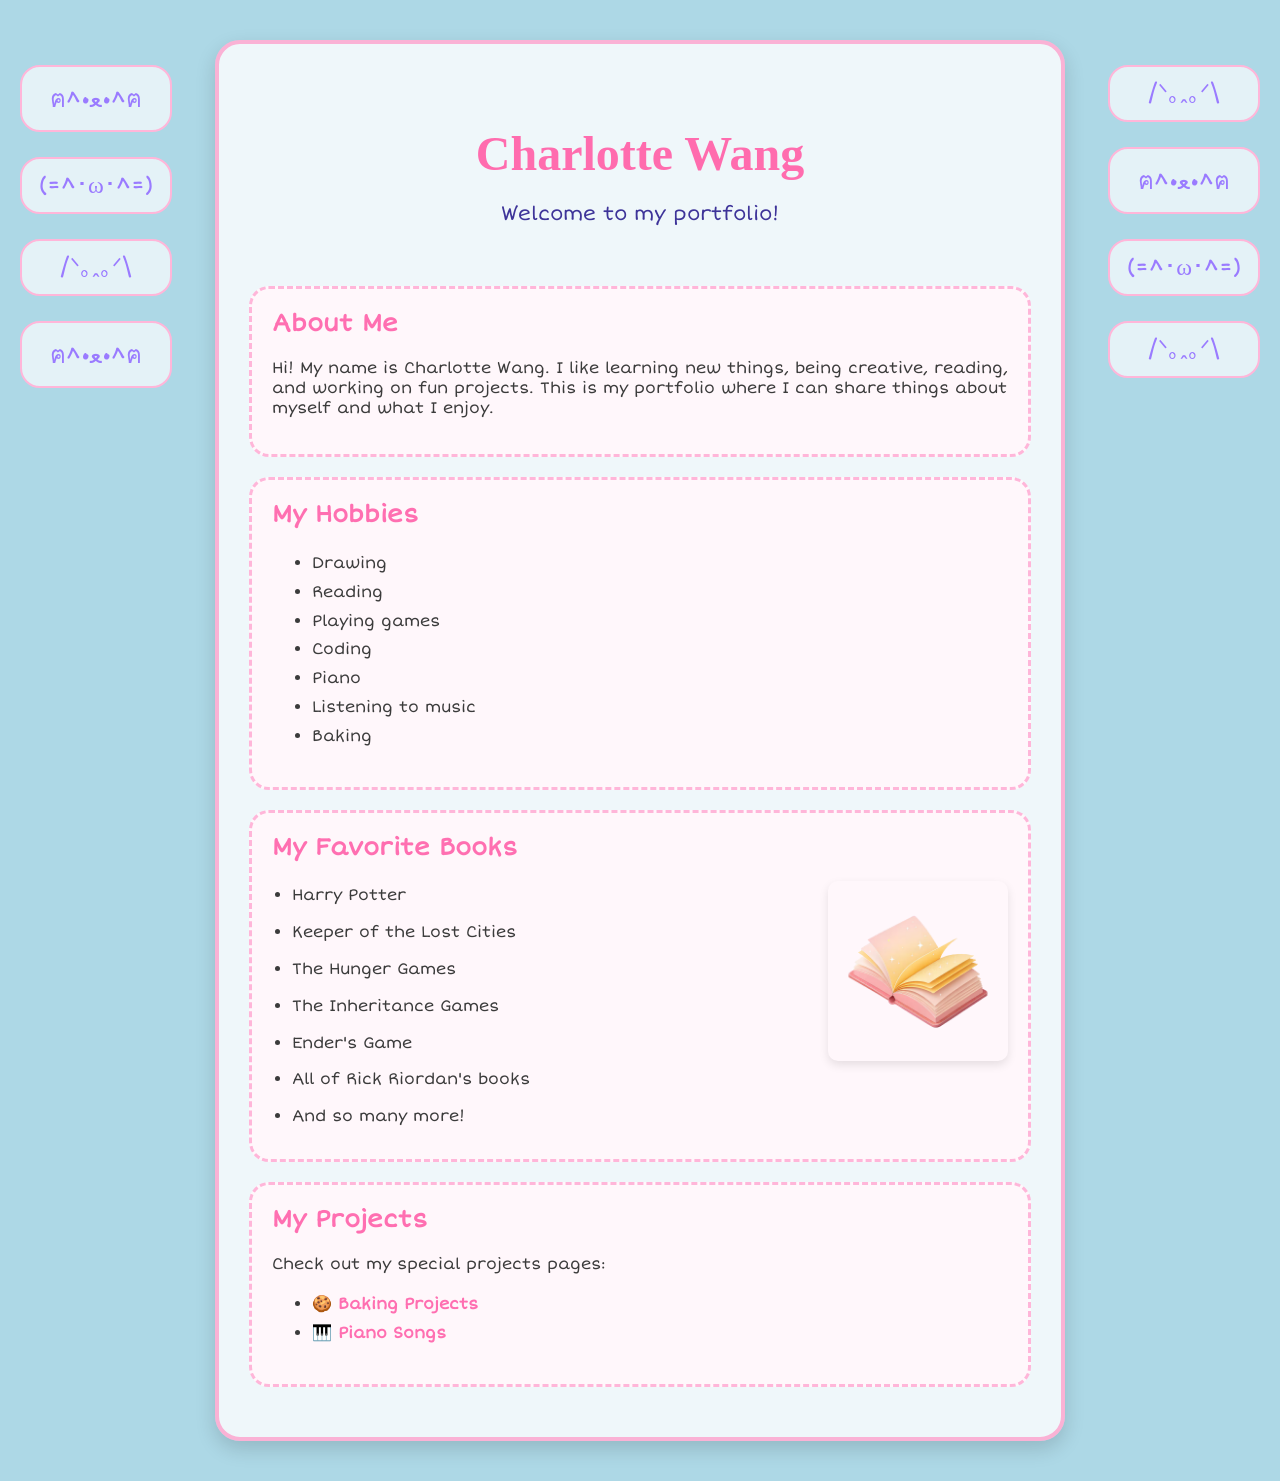
==== index.html @ 8ffd5f94 "New webpages" ====
<!DOCTYPE html>
<html lang="en">
<head>
  <meta charset="UTF-8" />
  <meta name="viewport" content="width=device-width, initial-scale=1.0" />
  <title>My Portfolio</title>

  <!-- Short Stack font -->
  <link rel="preconnect" href="https://fonts.googleapis.com">
  <link rel="preconnect" href="https://fonts.gstatic.com" crossorigin>
  <link href="https://fonts.googleapis.com/css2?family=Short+Stack&display=swap" rel="stylesheet">

  <link rel="stylesheet" href="style.css" />
</head>
<body>

  <!-- Cute cat decorations on the sides -->
  <div class="cat-side left">
    <p> ฅ^•ﻌ•^ฅ </p>
    <p> (=^･ω･^=) </p>
    <p> /ᐠ｡ꞈ｡ᐟ\ </p>
    <p> ฅ^•ﻌ•^ฅ </p>
  </div>

  <div class="cat-side right">
    <p> /ᐠ｡ꞈ｡ᐟ\ </p>
    <p> ฅ^•ﻌ•^ฅ </p>
    <p> (=^･ω･^=) </p>
    <p> /ᐠ｡ꞈ｡ᐟ\ </p>
  </div>

  <main class="container">
    <header>
      <h1>Charlotte Wang</h1>
      <p class="subtitle">Welcome to my portfolio!</p>
    </header>

    <section class="card">
      <h2>About Me</h2>
      <p>
        Hi! My name is Charlotte Wang. I like learning new things, being creative,
        reading, and working on fun projects. This is my portfolio where I can share
        things about myself and what I enjoy.
      </p>
    </section>

    <section class="card">
      <h2>My Hobbies</h2>
      <ul>
        <li>Drawing</li>
        <li>Reading</li>
        <li>Playing games</li>
        <li>Coding</li>
        <li>Piano</li>
        <li>Listening to music</li>
        <li>Baking</li>
      </ul>
    </section>

    <section class="card">
      <h2>My Favorite Books</h2>
      <div class="books-content">
        <ul>
          <li>Harry Potter</li>
          <li>Keeper of the Lost Cities</li>
          <li>The Hunger Games</li>
          <li>The Inheritance Games</li>
          <li>Ender's Game</li>
          <li>All of Rick Riordan's books</li>
          <li>And so many more!</li>
        </ul>
        <img src="images/glowingbook.png" alt="Glowing Book" class="book-image">
      </div>
    </section>

    <section class="card">
      <h2>My Projects</h2>
      <p>
        Check out my special projects pages:
      </p>
      <ul>
        <li><a href="baking.html">🍪 Baking Projects</a></li>
        <li><a href="piano.html">🎹 Piano Songs</a></li>
      </ul>
    </section>
  </main>

</body>
</html>
---- style.css ----
* {
  box-sizing: border-box;
}

body {
  margin: 0;
  background-color: lightblue;
  font-family: "Short Stack", cursive;
  color: #3b3b3b;
}

/* Main page container */
.container {
  width: 70%;
  max-width: 850px;
  margin: 40px auto;
  background-color: #ffffffcc;
  padding: 30px;
  border-radius: 25px;
  box-shadow: 0 8px 20px rgba(0, 0, 0, 0.15);
  border: 4px solid #fab2d5;
}

/* Header */
header {
  text-align: center;
  padding: 20px;
}

h1 {
  font-family: "Times New Roman", Times, serif;
  font-size: 48px;
  color: #ff6cae;
  margin-bottom: 10px;
}

.subtitle {
  font-size: 20px;
  color: #3e3499;
}

/* Sections */
.card {
  background-color: #fff7fb;
  margin: 20px 0;
  padding: 20px;
  border-radius: 20px;
  border: 3px dashed #ffb6d9;
}

.books-content {
  display: flex;
  align-items: flex-start;
  justify-content: flex-start;
  gap: 20px;
  flex-wrap: wrap;
}

.books-content ul {
  flex: 1 1 0;
  min-width: 0;
  margin: 0;
  padding-left: 20px;
}

.books-content li {
  margin-bottom: 8px;
}

.book-image {
  flex: 0 0 180px;
  width: 180px;
  max-width: 100%;
  height: auto;
  border-radius: 10px;
  box-shadow: 0 4px 10px rgba(0, 0, 0, 0.1);
}

h2 {
  color: #ff6fb1;
  margin-top: 0;
}

ul {
  line-height: 1.8;
}

/* Navigation links */
.nav-links {
  display: flex;
  justify-content: space-between;
  gap: 20px;
  margin: 20px 0;
  flex-wrap: wrap;
}

.nav-links a {
  padding: 10px 15px;
  background-color: #ffb6d9;
  color: #3b3b3b;
  text-decoration: none;
  border-radius: 15px;
  font-weight: bold;
  transition: background-color 0.3s;
}

.nav-links a:hover {
  background-color: #ff9ac7;
}

/* Links inside cards */
.card a {
  color: #ff6fb1;
  text-decoration: none;
  font-weight: bold;
}

.card a:hover {
  text-decoration: underline;
}

/* Cute cat side decorations */
.cat-side {
  position: fixed;
  top: 40px;
  width: auto;
  min-width: 120px;
  text-align: center;
  font-size: 24px;
  color: #9a7bff;
  z-index: -1;
  overflow: visible;
}

.cat-side p {
  background-color: #ffffffaa;
  padding: 12px 16px;
  border-radius: 20px;
  margin: 25px 10px;
  border: 2px solid #ffb6d9;
  white-space: nowrap;
}

.left {
  left: 10px;
}

.right {
  right: 10px;
}

/* Makes it work better on smaller screens */
@media (max-width: 900px) {
  .cat-side {
    display: none;
  }

  .container {
    width: 90%;
  }

  h1 {
    font-size: 38px;
  }
}
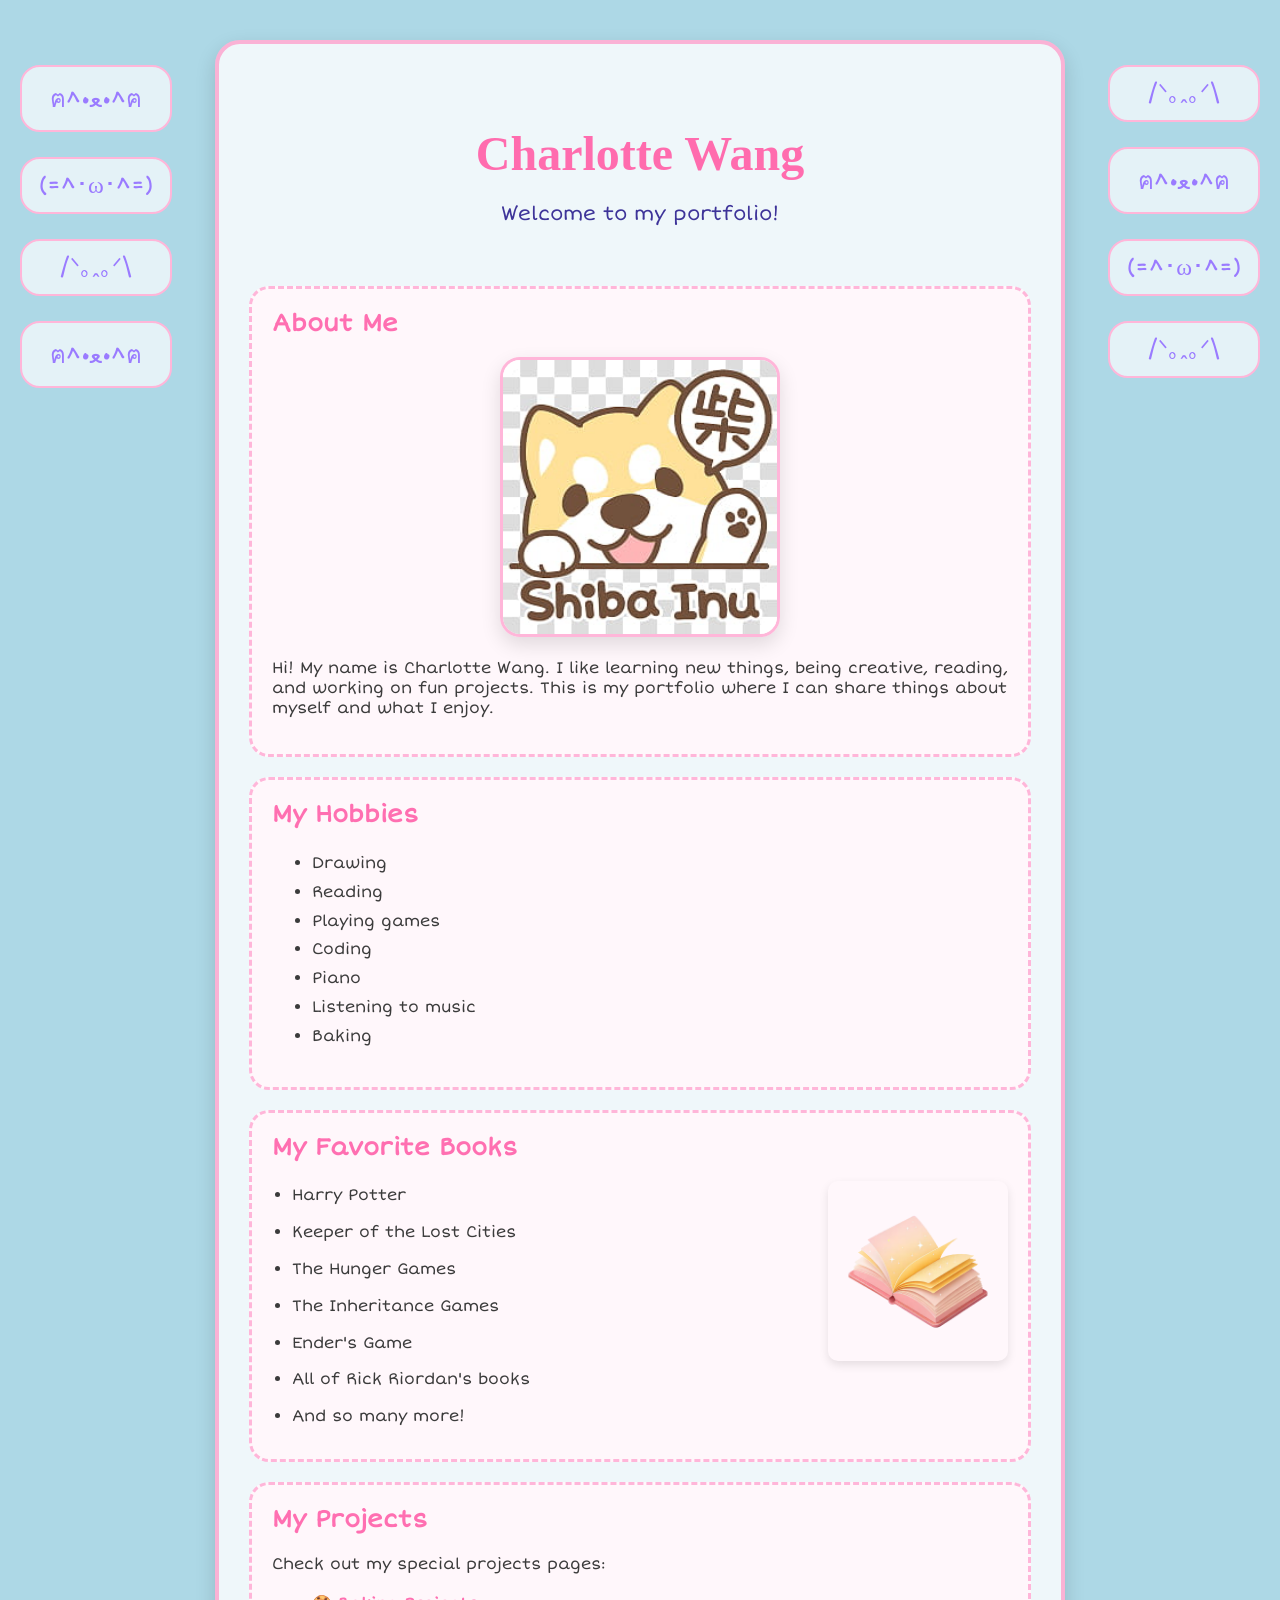
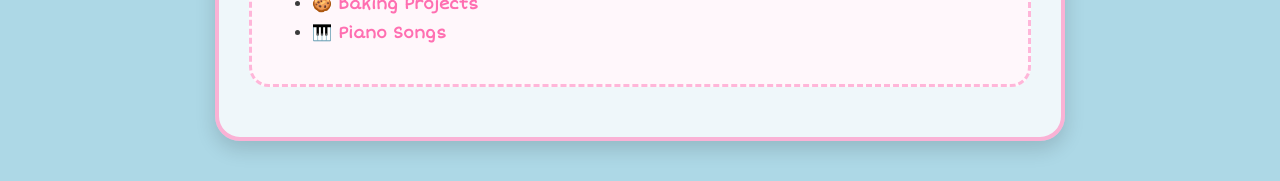
==== commit ff71b558: "Shiba Inu additions" ====
--- a/index.html
+++ b/index.html
@@ -37,6 +37,9 @@
 
     <section class="card">
       <h2>About Me</h2>
+      <div class="about-image-wrapper">
+        <img src="images/shiba-inu.jpg" alt="Shiba Inu" class="about-image" />
+      </div>
       <p>
         Hi! My name is Charlotte Wang. I like learning new things, being creative,
         reading, and working on fun projects. This is my portfolio where I can share
--- a/style.css
+++ b/style.css
@@ -85,6 +85,21 @@
   line-height: 1.8;
 }
 
+.about-image-wrapper {
+  display: flex;
+  justify-content: center;
+  margin-bottom: 20px;
+}
+
+.about-image {
+  width: min(100%, 280px);
+  height: auto;
+  border-radius: 20px;
+  border: 3px solid #ffb6d9;
+  box-shadow: 0 8px 20px rgba(0, 0, 0, 0.12);
+  transform: translateY(-1px);
+}
+
 /* Navigation links */
 .nav-links {
   display: flex;
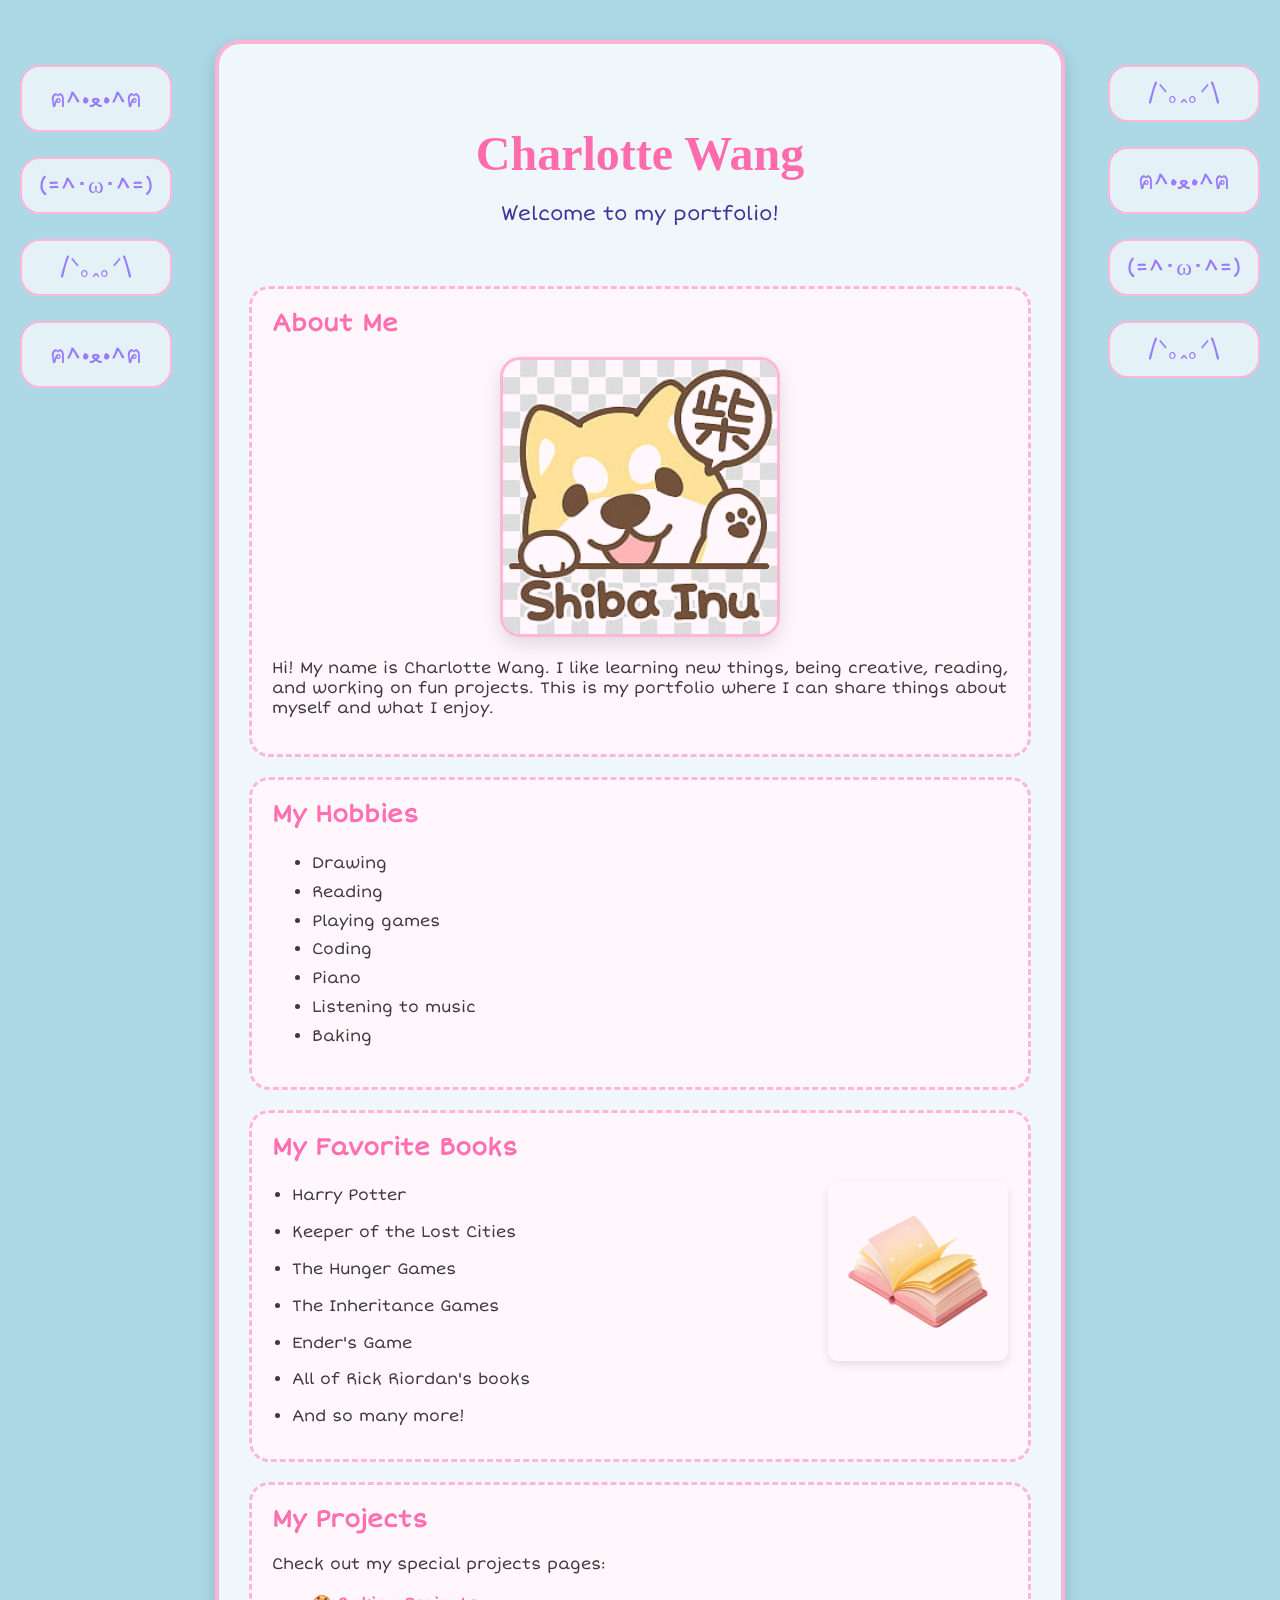
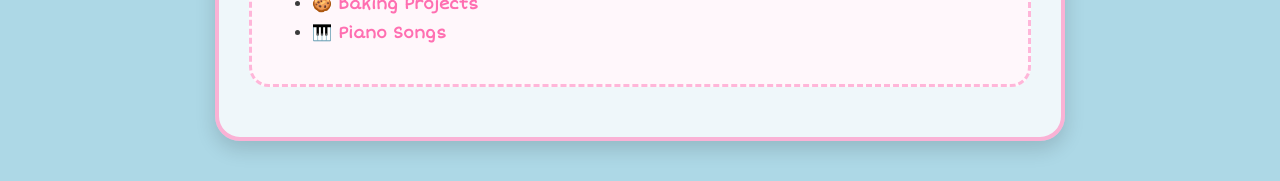
==== commit 44eb8ec8: "Making the shiba inu have a transparent bakcground" ====
--- a/index.html
+++ b/index.html
@@ -38,7 +38,7 @@
     <section class="card">
       <h2>About Me</h2>
       <div class="about-image-wrapper">
-        <img src="images/shiba-inu.jpg" alt="Shiba Inu" class="about-image" />
+        <img src="images/shiba-inu.png" alt="Shiba Inu" class="about-image" />
       </div>
       <p>
         Hi! My name is Charlotte Wang. I like learning new things, being creative,
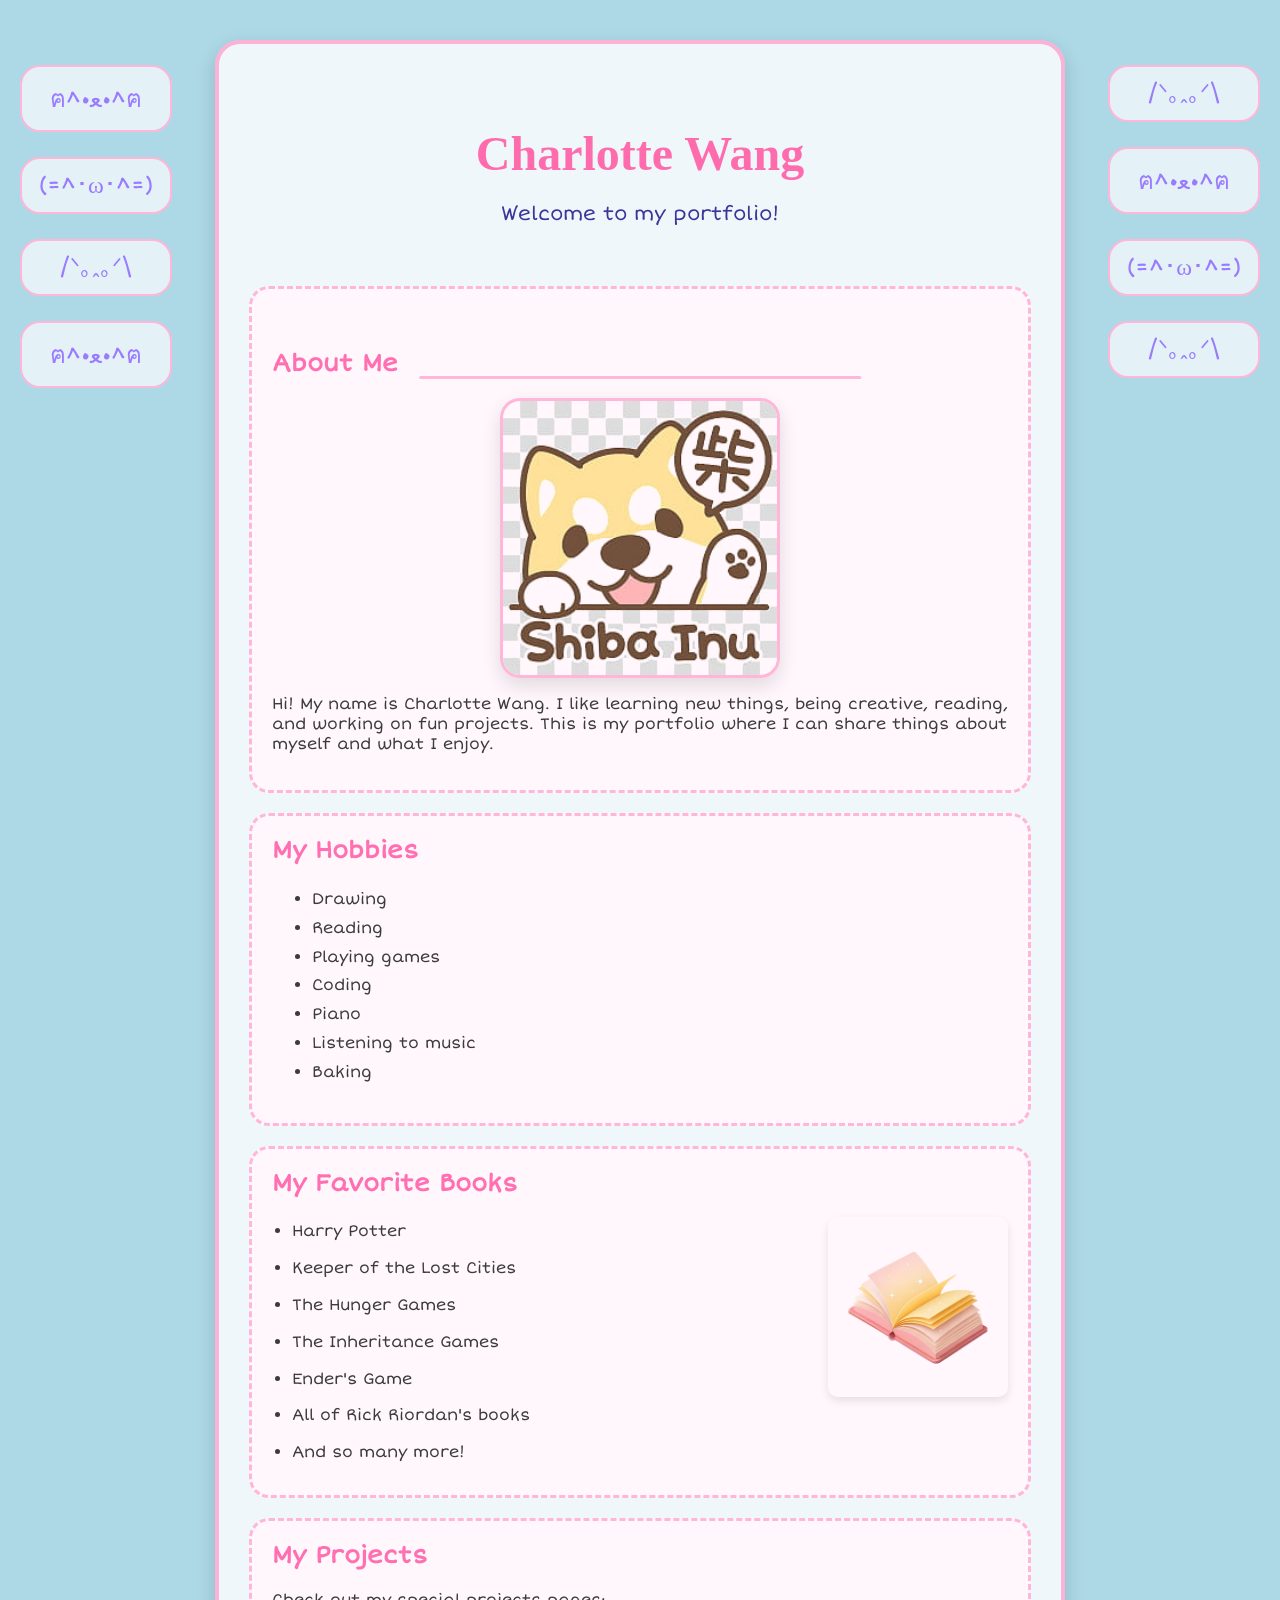
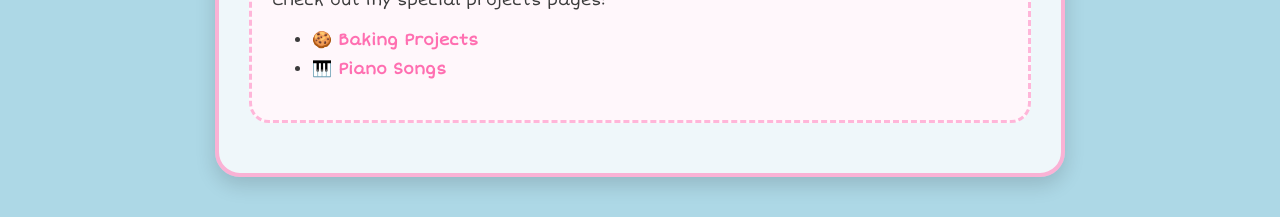
==== commit 1de115f1: "Fixing" ====
--- a/index.html
+++ b/index.html
@@ -35,7 +35,7 @@
       <p class="subtitle">Welcome to my portfolio!</p>
     </header>
 
-    <section class="card">
+    <section class="card about-card">
       <h2>About Me</h2>
       <div class="about-image-wrapper">
         <img src="images/shiba-inu.png" alt="Shiba Inu" class="about-image" />
--- a/style.css
+++ b/style.css
@@ -86,9 +86,10 @@
 }
 
 .about-image-wrapper {
+  position: relative;
   display: flex;
   justify-content: center;
-  margin-bottom: 20px;
+  margin-bottom: 10px;
 }
 
 .about-image {
@@ -97,7 +98,25 @@
   border-radius: 20px;
   border: 3px solid #ffb6d9;
   box-shadow: 0 8px 20px rgba(0, 0, 0, 0.12);
-  transform: translateY(-1px);
+  position: relative;
+  z-index: 1;
+}
+
+.about-card {
+  padding-top: 60px;
+}
+
+.about-image-wrapper::before {
+  content: "";
+  position: absolute;
+  left: 50%;
+  top: -22px;
+  width: 60%;
+  height: 3px;
+  background: #ffb6d9;
+  border-radius: 999px;
+  transform: translateX(-50%);
+  z-index: 0;
 }
 
 /* Navigation links */
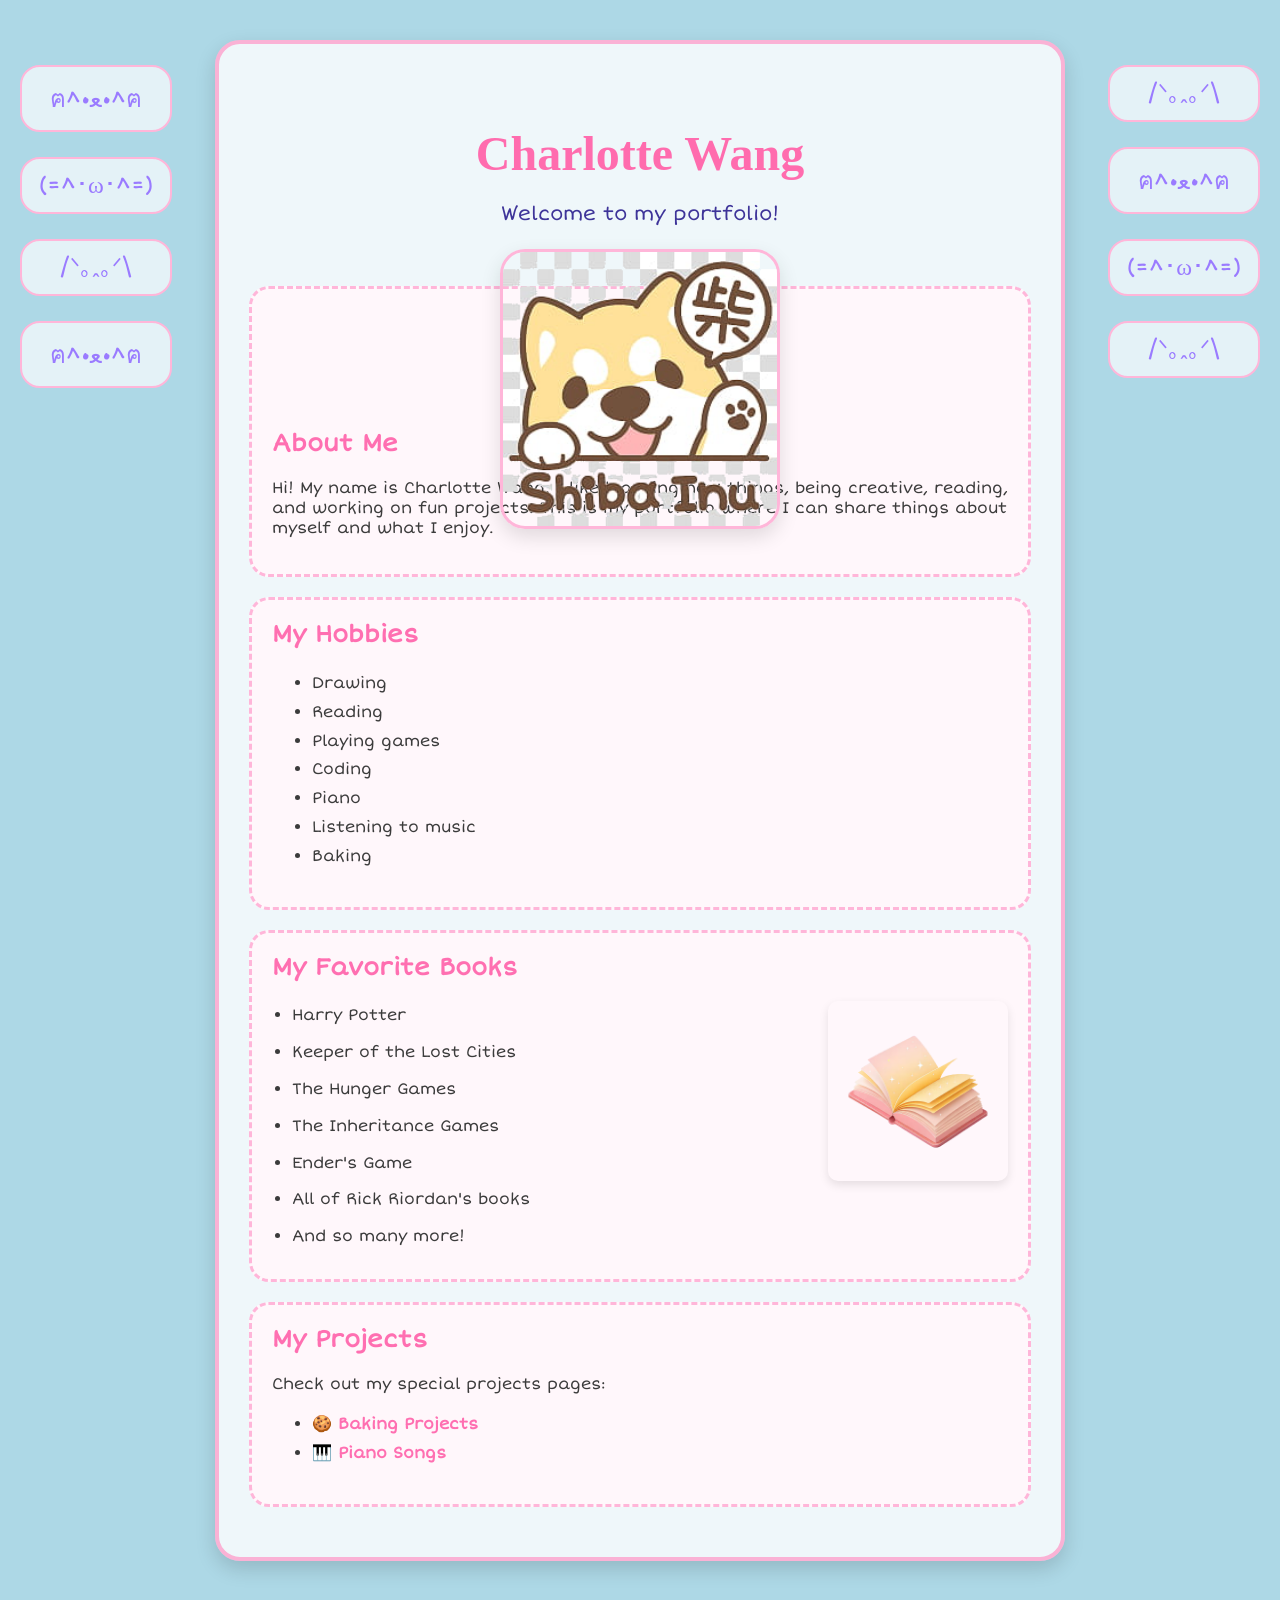
==== commit d1ad3030: "Clean shiba image background and update About Me layout" ====
--- a/index.html
+++ b/index.html
@@ -38,7 +38,7 @@
     <section class="card about-card">
       <h2>About Me</h2>
       <div class="about-image-wrapper">
-        <img src="images/shiba-inu.png" alt="Shiba Inu" class="about-image" />
+        <img src="images/shiba-clean.png" alt="Shiba Inu" class="about-image" />
       </div>
       <p>
         Hi! My name is Charlotte Wang. I like learning new things, being creative,
--- a/style.css
+++ b/style.css
@@ -85,38 +85,35 @@
   line-height: 1.8;
 }
 
+/* About Me image overlap */
+.about-card {
+  position: relative;
+  padding-top: 140px;
+}
+
 .about-image-wrapper {
-  position: relative;
-  display: flex;
-  justify-content: center;
-  margin-bottom: 10px;
+  position: absolute;
+  left: 50%;
+  top: -40px;
+  transform: translateX(-50%);
+  width: 280px;
+  height: auto;
+}
+
+.about-image-wrapper::before {
+  content: "" !important;
+  display: none !important;
 }
 
 .about-image {
-  width: min(100%, 280px);
+  width: 280px;
   height: auto;
-  border-radius: 20px;
+  border-radius: 25px;
   border: 3px solid #ffb6d9;
   box-shadow: 0 8px 20px rgba(0, 0, 0, 0.12);
   position: relative;
   z-index: 1;
-}
-
-.about-card {
-  padding-top: 60px;
-}
-
-.about-image-wrapper::before {
-  content: "";
-  position: absolute;
-  left: 50%;
-  top: -22px;
-  width: 60%;
-  height: 3px;
-  background: #ffb6d9;
-  border-radius: 999px;
-  transform: translateX(-50%);
-  z-index: 0;
+  background: transparent !important;
 }
 
 /* Navigation links */
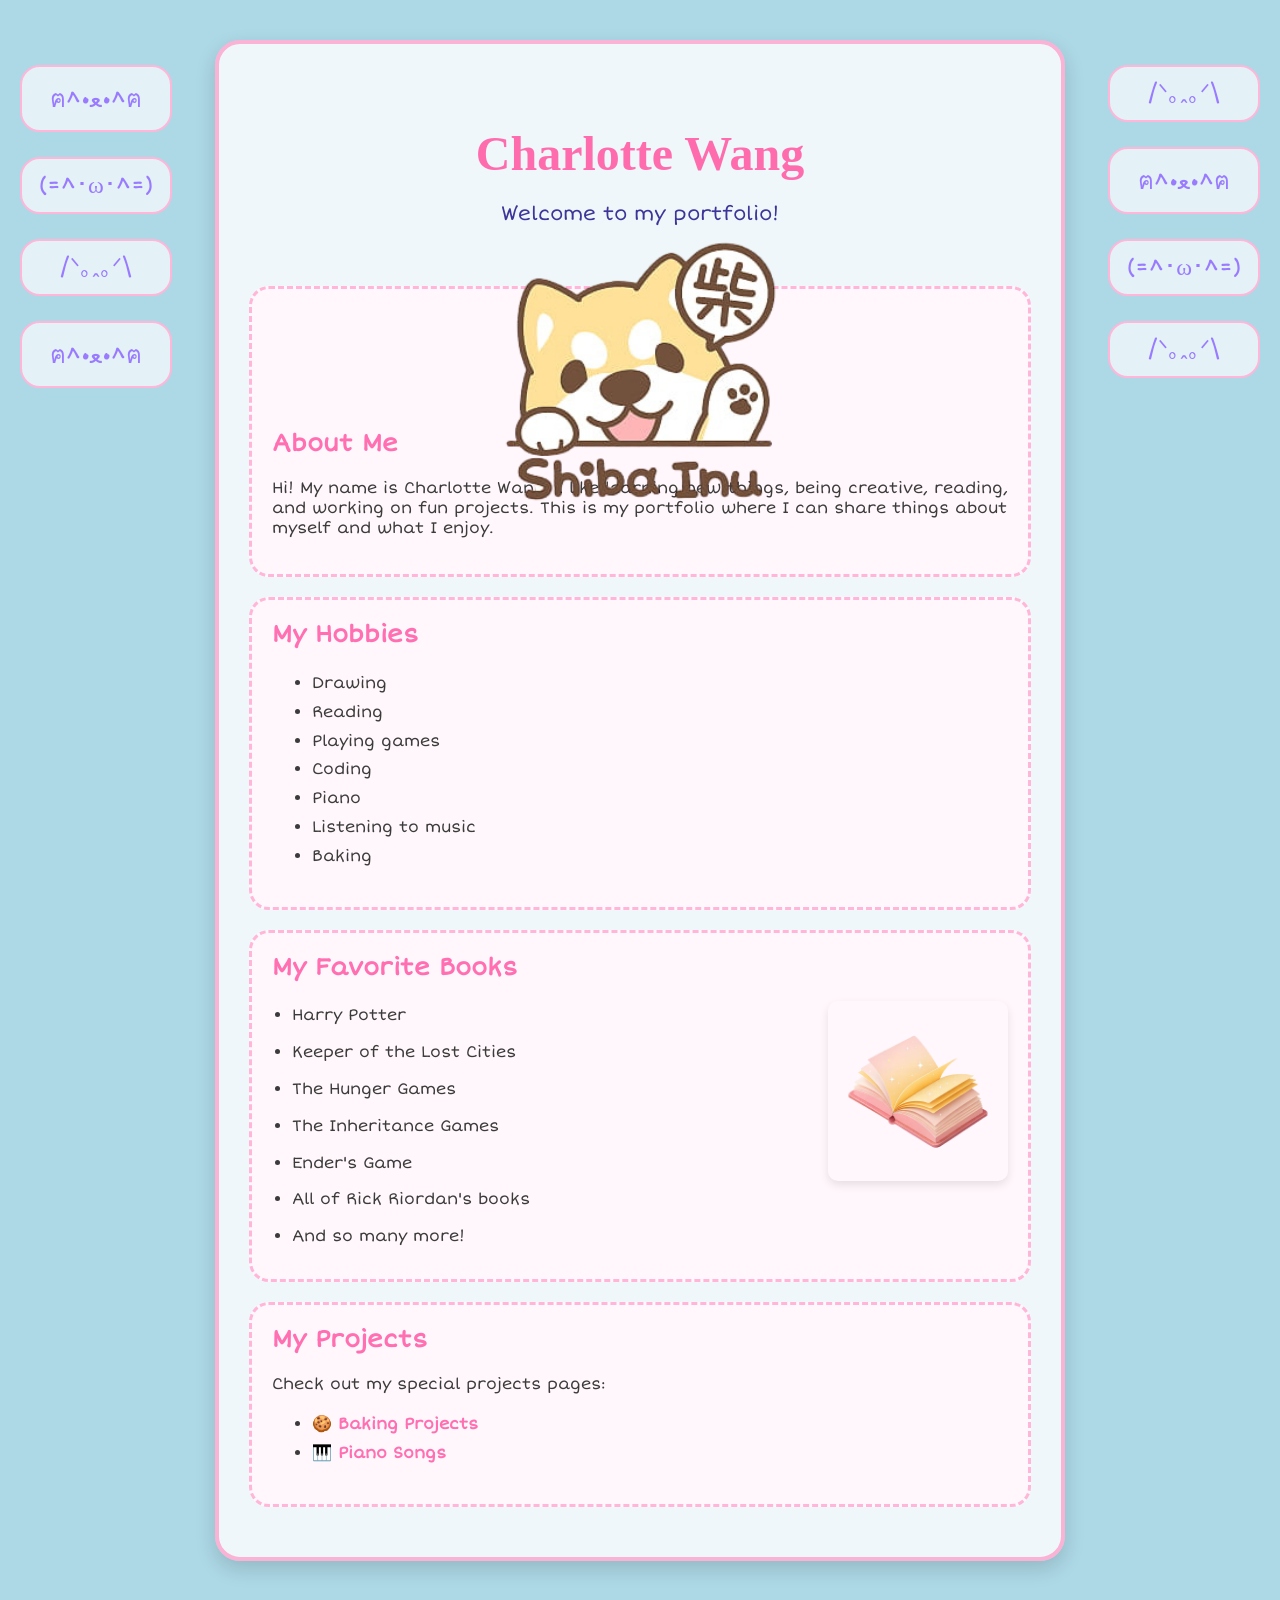
==== commit b6b11828: "Use uploaded 'The Shiba Inu' image; remove image border/shadow; adjust overlap" ====
--- a/index.html
+++ b/index.html
@@ -38,7 +38,7 @@
     <section class="card about-card">
       <h2>About Me</h2>
       <div class="about-image-wrapper">
-        <img src="images/shiba-clean.png" alt="Shiba Inu" class="about-image" />
+        <img src="images/the-shiba-inu.png" alt="Shiba Inu" class="about-image" />
       </div>
       <p>
         Hi! My name is Charlotte Wang. I like learning new things, being creative,
--- a/style.css
+++ b/style.css
@@ -94,7 +94,7 @@
 .about-image-wrapper {
   position: absolute;
   left: 50%;
-  top: -40px;
+  top: -56px;
   transform: translateX(-50%);
   width: 280px;
   height: auto;
@@ -108,9 +108,9 @@
 .about-image {
   width: 280px;
   height: auto;
-  border-radius: 25px;
-  border: 3px solid #ffb6d9;
-  box-shadow: 0 8px 20px rgba(0, 0, 0, 0.12);
+  border-radius: 0;
+  border: none !important;
+  box-shadow: none !important;
   position: relative;
   z-index: 1;
   background: transparent !important;
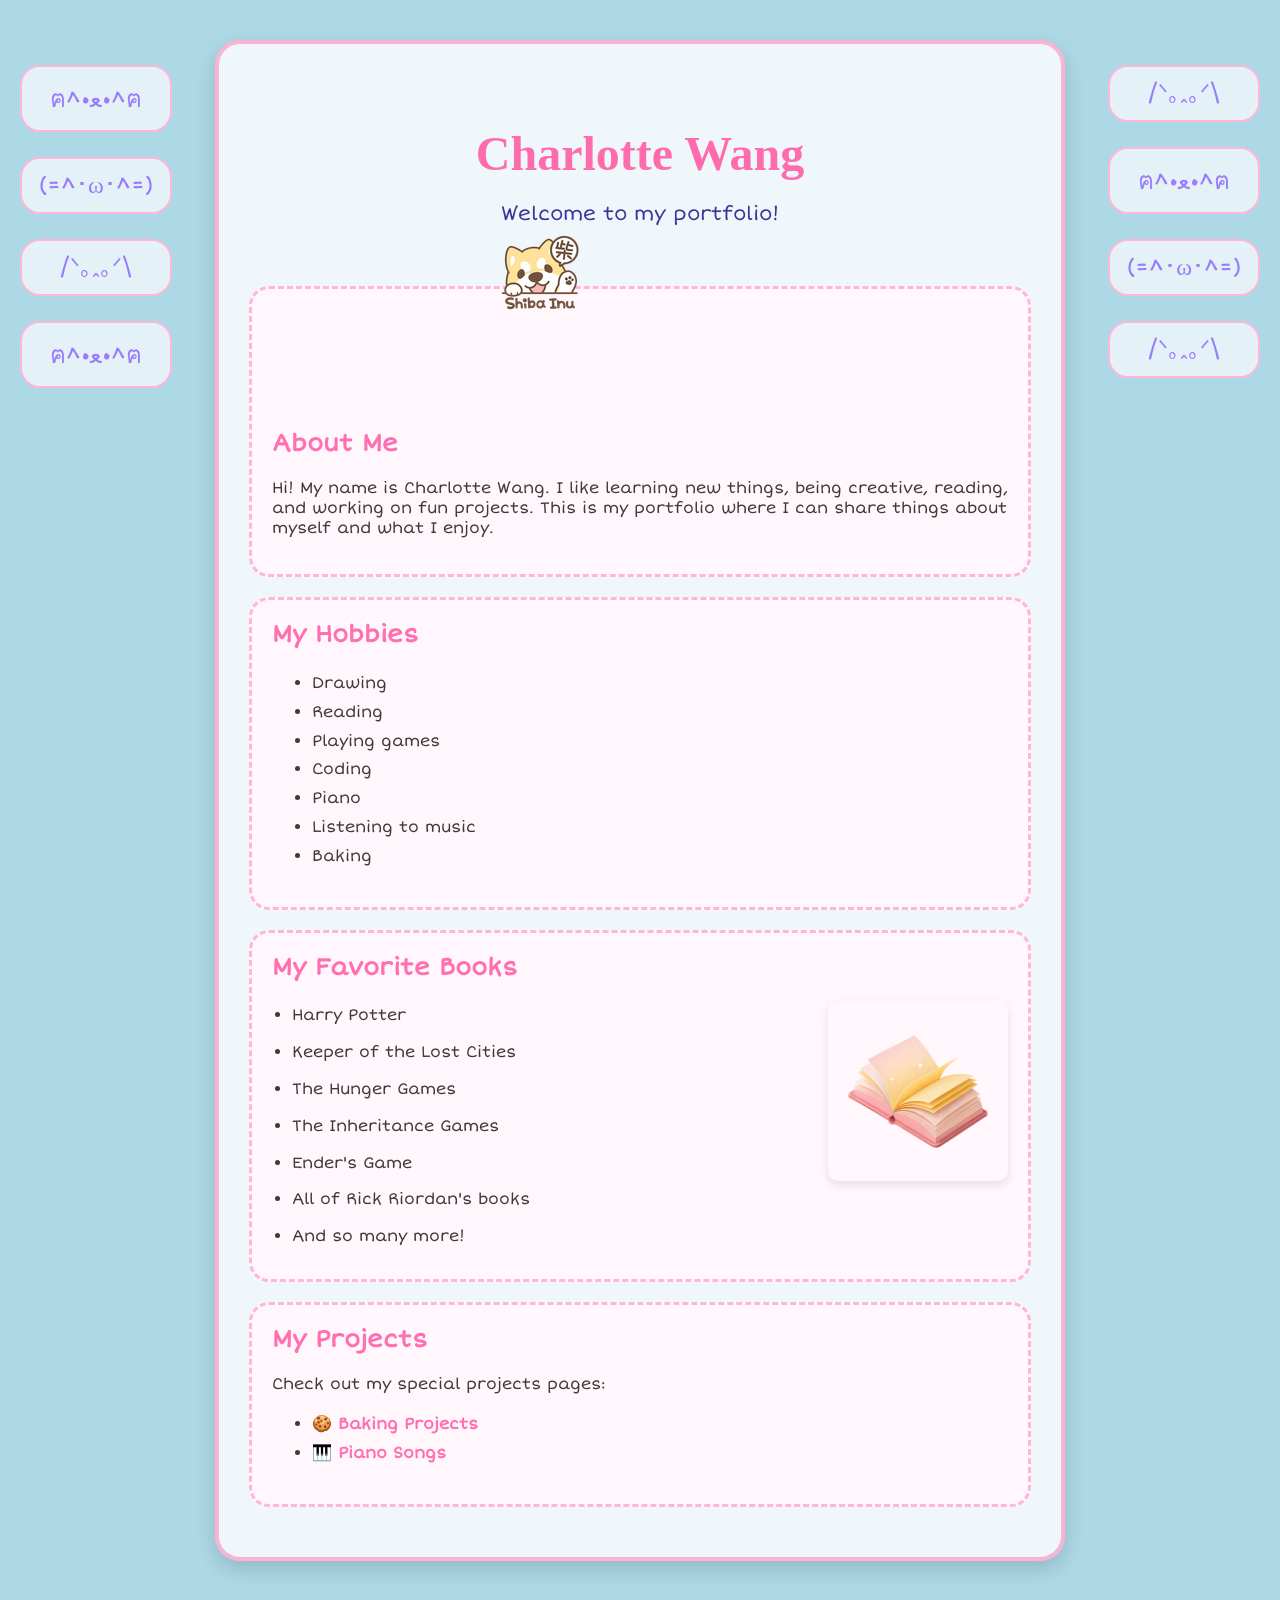
==== commit 03cc28e6: "Use smaller Shiba image (1/3) and remove border; update layout" ====
--- a/index.html
+++ b/index.html
@@ -38,7 +38,7 @@
     <section class="card about-card">
       <h2>About Me</h2>
       <div class="about-image-wrapper">
-        <img src="images/the-shiba-inu.png" alt="Shiba Inu" class="about-image" />
+        <img src="images/the-shiba-inu-small.png" alt="Shiba Inu" class="about-image" />
       </div>
       <p>
         Hi! My name is Charlotte Wang. I like learning new things, being creative,
--- a/style.css
+++ b/style.css
@@ -106,7 +106,7 @@
 }
 
 .about-image {
-  width: 280px;
+  width: 80px;
   height: auto;
   border-radius: 0;
   border: none !important;
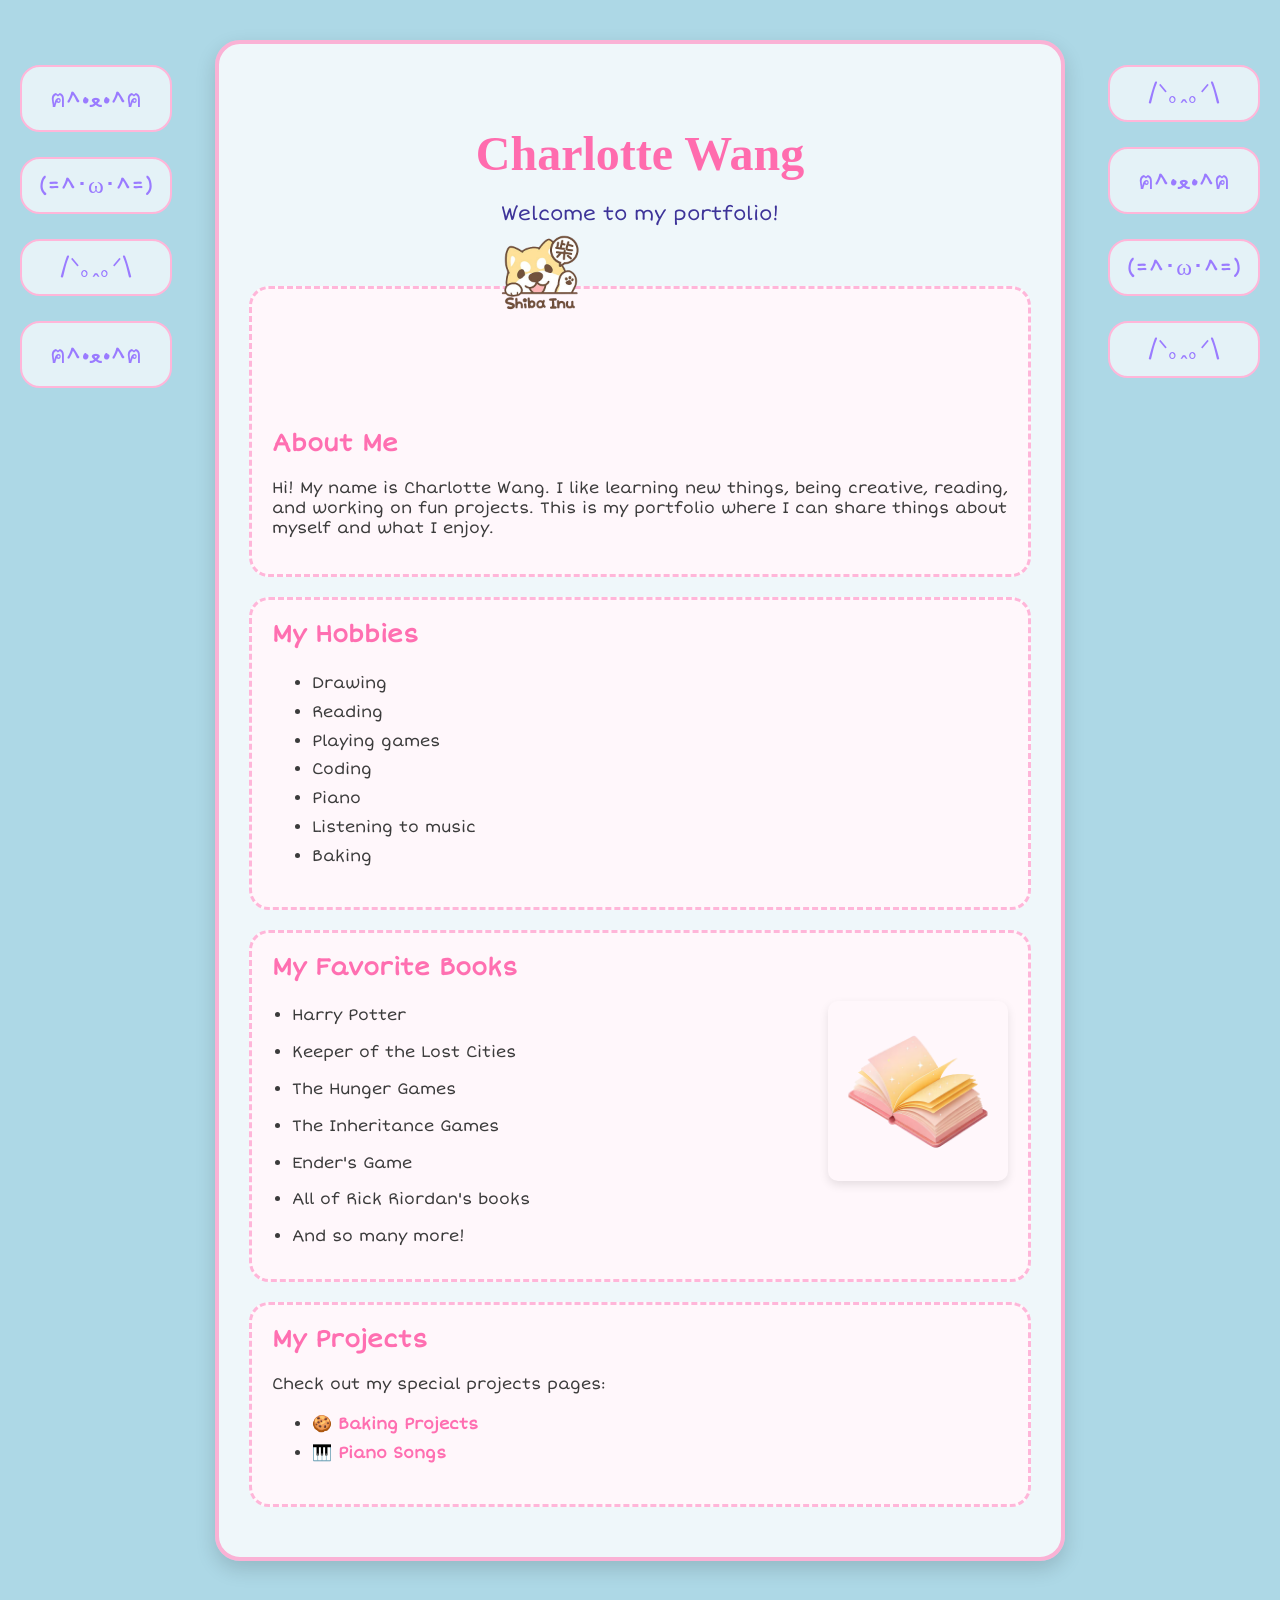
==== commit 8ec775f5: "Use higher-res Shiba image but render at 80x80 to avoid pixelation" ====
--- a/index.html
+++ b/index.html
@@ -38,7 +38,7 @@
     <section class="card about-card">
       <h2>About Me</h2>
       <div class="about-image-wrapper">
-        <img src="images/the-shiba-inu-small.png" alt="Shiba Inu" class="about-image" />
+        <img src="images/the-shiba-inu.png" alt="Shiba Inu" class="about-image" width="80" height="80" />
       </div>
       <p>
         Hi! My name is Charlotte Wang. I like learning new things, being creative,
